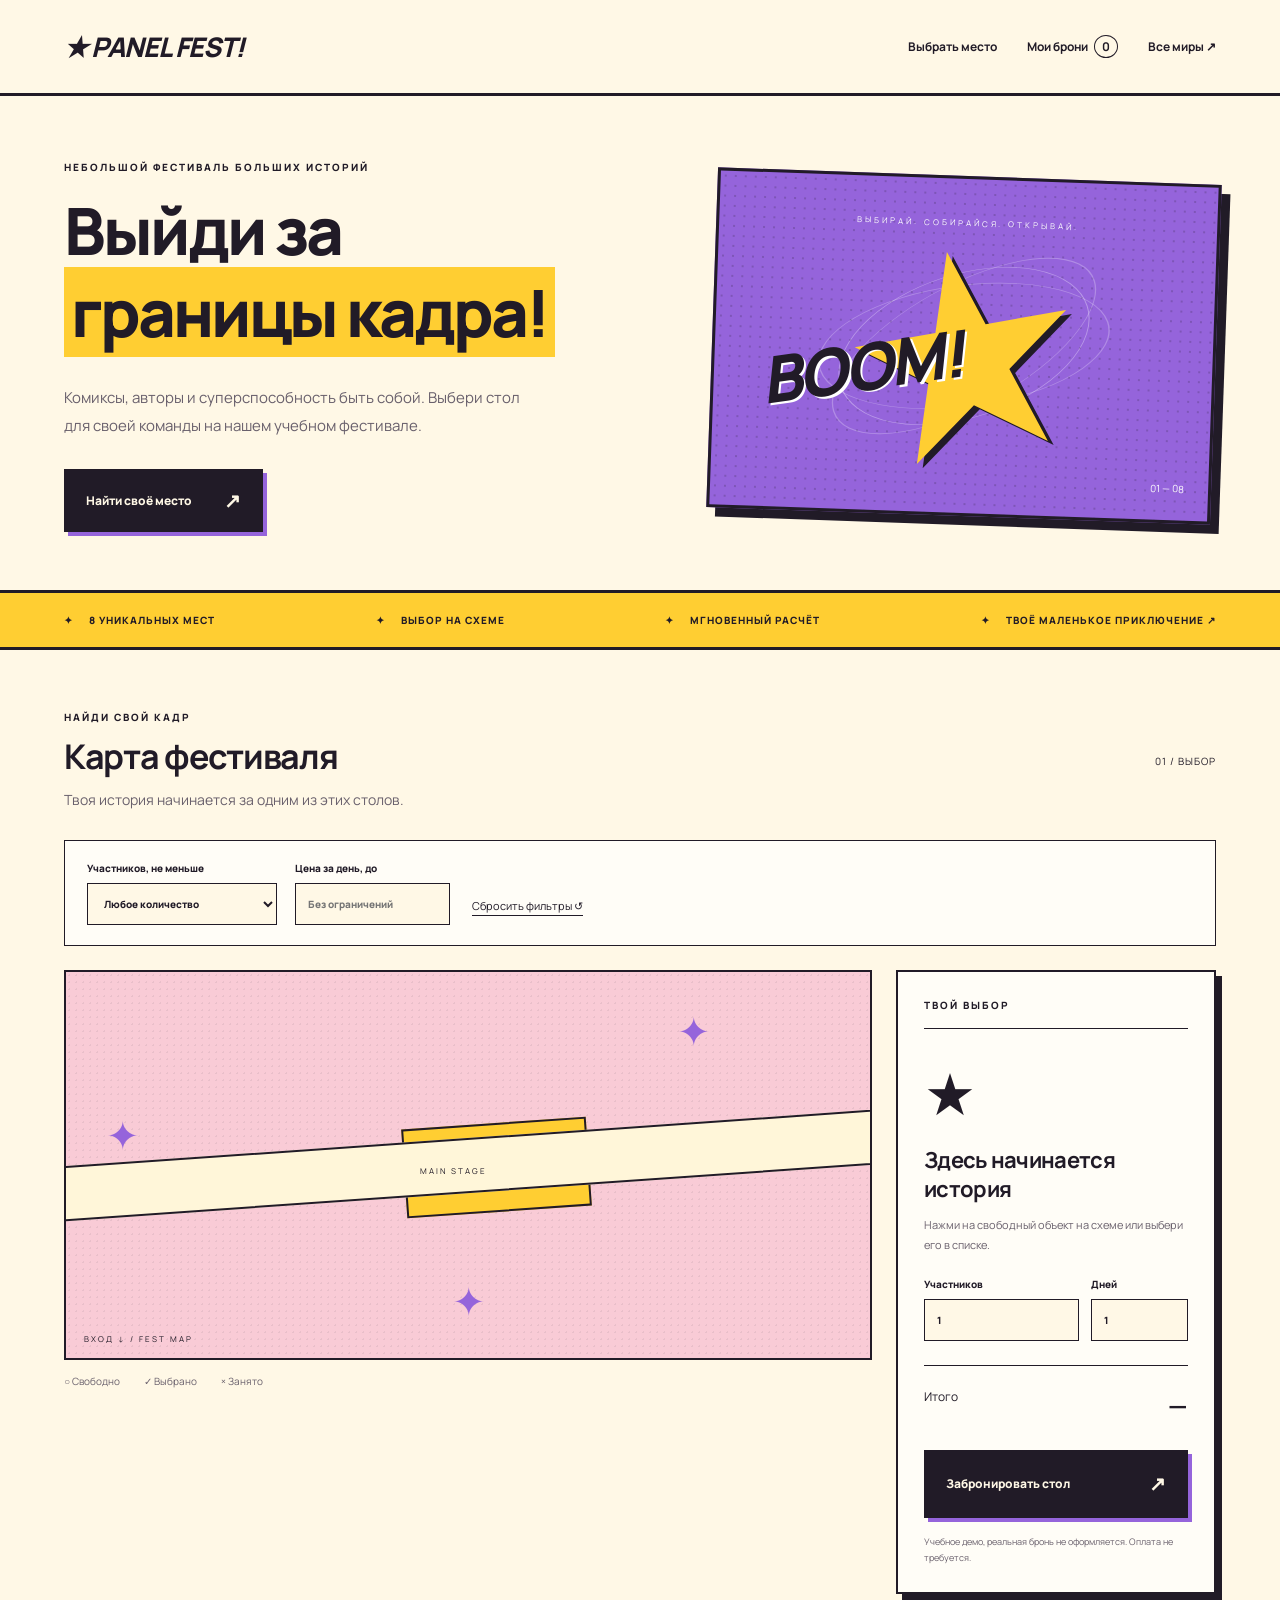
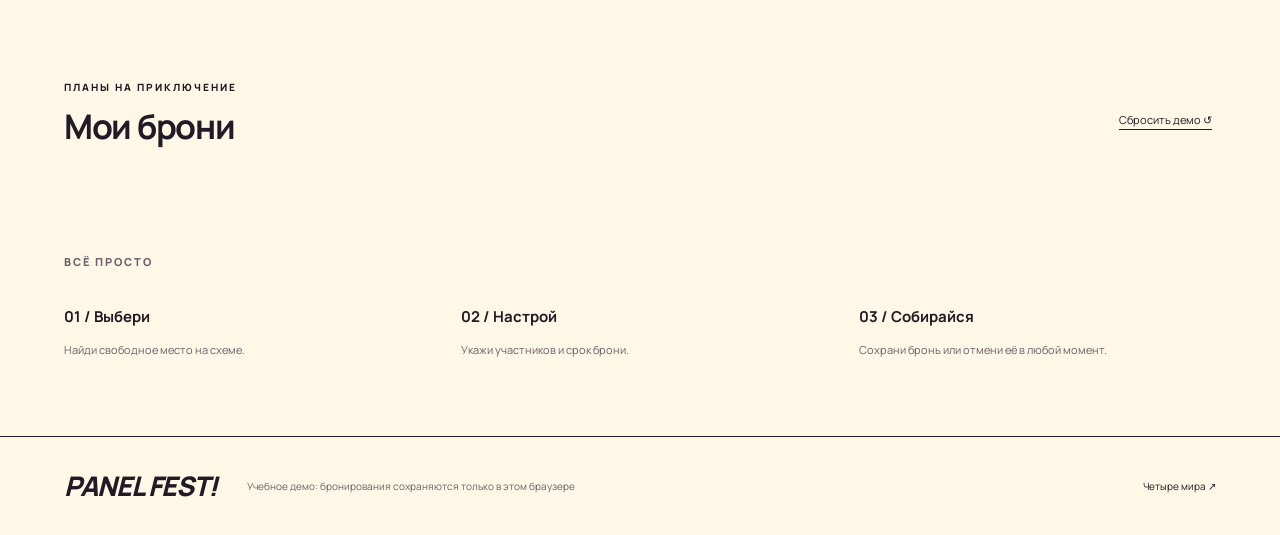
==== comics/index.html @ d1cb014b "Build four themed interactive booking websites for task 4" ====
<!doctype html><html lang="ru"><head><meta charset="UTF-8"><meta name="viewport" content="width=device-width,initial-scale=1"><meta name="description" content="Интерактивная схема и учебное бронирование"><title>PANEL FEST! — учебное бронирование</title><link rel="stylesheet" href="../assets/style.css"></head><body class="comics"><a class="skip" href="#explore">К выбору объектов</a><header><a class="logo" href="./">★ PANEL FEST!</a><nav aria-label="Основная навигация"><a href="#explore">Выбрать место</a><a href="#bookings">Мои брони <span id="count">0</span></a><a href="../">Все миры ↗</a></nav></header><main><section class="hero"><div><p class="eyebrow">НЕБОЛЬШОЙ ФЕСТИВАЛЬ БОЛЬШИХ ИСТОРИЙ</p><h1>Выйди за<br><em>границы кадра!</em></h1><p class="intro">Комиксы, авторы и суперспособность быть собой. Выбери стол для своей команды на нашем учебном фестивале.</p><a class="primary" href="#explore">Найти своё место <span>↗</span></a></div><div class="hero-art" aria-hidden="true"><div class="orbit"></div><div class="art-core">★</div><span class="art-word">BOOM!</span><span class="art-label">ВЫБИРАЙ. СОБИРАЙСЯ. ОТКРЫВАЙ.</span><span class="art-index">01 — 08</span></div></section><div class="ribbon"><span>8 уникальных мест</span><span>Выбор на схеме</span><span>Мгновенный расчёт</span><span>Твоё маленькое приключение ↗</span></div><section id="explore" class="explore"><div class="section-head"><div><p class="eyebrow">НАЙДИ СВОЙ КАДР</p><h2>Карта фестиваля</h2><p>Твоя история начинается за одним из этих столов.</p></div><span class="section-num">01 / ВЫБОР</span></div><form id="filters" class="filters"><label>Участников, не меньше<select id="capacity"><option value="1">Любое количество</option><option value="2">2 участника</option><option value="4">4 участника</option><option value="6">6 участников</option><option value="8">8 участников</option></select></label><label>Цена за день, до<input id="price" type="number" min="0" step="1" placeholder="Без ограничений"></label><button type="reset" class="text-button">Сбросить фильтры ↺</button><span id="results"></span></form><div class="workspace"><div><div class="map" role="group" aria-label="Схема объектов"><div class="landscape" aria-hidden="true"><span class="map-water"></span><span class="map-path"></span><span class="landmark">MAIN STAGE</span><i class="tree t1">✦</i><i class="tree t2">✦</i><i class="tree t3">✦</i></div><div id="markers"></div><span class="map-caption">ВХОД ↓ / FEST MAP</span></div><div class="legend"><span>○ Свободно</span><span>✓ Выбрано</span><span>× Занято</span></div><div id="empty" hidden>Ничего не найдено. Уменьшите число участников или увеличьте бюджет.</div><div id="objects" class="objects"></div></div><aside class="booking-card"><p class="eyebrow">ТВОЙ ВЫБОР</p><div id="detail"><div class="placeholder-icon">★</div><h3>Здесь начинается история</h3><p>Нажми на свободный объект на схеме или выбери его в списке.</p></div><form id="reservation" novalidate><div class="fields"><label>Участников<input id="guests" type="number" min="1" step="1" value="1" aria-describedby="guests-error"><small id="guests-error" class="error"></small></label><label>Дней<input id="duration" type="number" min="1" max="7" step="1" value="1" aria-describedby="duration-error"><small id="duration-error" class="error"></small></label></div><div class="total"><span>Итого</span><strong id="total">—</strong></div><p class="error" id="form-error" role="alert"></p><button class="primary confirm" type="submit">Забронировать стол <span>↗</span></button><p class="fine">Учебное демо, реальная бронь не оформляется. Оплата не требуется.</p></form></aside></div><p id="status" class="status" role="status" aria-live="polite"></p></section><section id="bookings" class="bookings"><div class="section-head"><div><p class="eyebrow">ПЛАНЫ НА ПРИКЛЮЧЕНИЕ</p><h2>Мои брони</h2></div><button id="reset" class="text-button">Сбросить демо ↺</button></div><div id="booking-list"></div><p id="storage-warning" class="error" role="alert"></p></section><section class="how"><p class="eyebrow">ВСЁ ПРОСТО</p><div><p><b>01 / Выбери</b>Найди свободное место на схеме.</p><p><b>02 / Настрой</b>Укажи участников и срок брони.</p><p><b>03 / Собирайся</b>Сохрани бронь или отмени её в любой момент.</p></div></section></main><footer><a class="logo" href="./">PANEL FEST!</a><p>Учебное демо: бронирования сохраняются только в этом браузере</p><a href="../">Четыре мира ↗</a></footer><script type="module" src="../assets/app.js"></script></body></html>
---- assets/style.css ----
@import url('https://fonts.googleapis.com/css2?family=DM+Sans:wght@400;500;600;700&family=Manrope:wght@400;500;600;700;800&family=Prata&display=swap');
*{box-sizing:border-box}html{scroll-behavior:smooth;scroll-padding-top:24px}body{--bg:#f2eee2;--ink:#183d37;--accent:#c5ed76;--card:#fbf9f1;--line:#c9cdbb;--muted:#65736a;--map:#dce3c6;margin:0;background:var(--bg);color:var(--ink);font-family:'Manrope',Arial,sans-serif;font-size:14px}button,input,select{font:inherit}a{color:inherit;text-decoration:none}button,a,input,select{touch-action:manipulation}button{cursor:pointer;color:inherit}button:disabled{cursor:not-allowed}button:focus-visible,a:focus-visible,input:focus-visible,select:focus-visible{outline:3px solid var(--ink);outline-offset:4px}header,main,footer{max-width:1440px;margin:auto}header{padding:28px 5%;display:flex;align-items:center;justify-content:space-between;border-bottom:1px solid var(--line)}.logo{font-size:22px;font-weight:800;letter-spacing:-1px}nav{display:flex;gap:30px;align-items:center;font-size:12px;font-weight:700}#count{border:1px solid var(--line);padding:2px 7px;border-radius:50%;margin-left:4px}.hero{padding:64px 5% 58px;display:grid;grid-template-columns:1.15fr 1fr;gap:6%;align-items:center}.eyebrow{font-size:10px;font-weight:800;letter-spacing:2px;margin:0 0 20px}h1{font-size:clamp(40px,5.1vw,74px);font-weight:800;letter-spacing:-4px;line-height:1.12;margin:0 0 25px}h1 em{font-style:normal;color:var(--ink)}.intro{font-size:15px;line-height:1.9;max-width:480px;color:var(--muted);margin:0 0 28px}.primary{display:flex;justify-content:space-between;align-items:center;gap:32px;background:var(--ink);color:var(--bg);border:0;padding:18px 22px;font-weight:800;font-size:12px;min-height:52px;width:fit-content}.primary span{font-size:20px}.hero-art{height:340px;position:relative;overflow:hidden;background:var(--ink);border-radius:170px 170px 18px 18px;color:var(--accent);display:flex;align-items:center;justify-content:center}.art-core{font-size:190px;line-height:1;z-index:1;text-shadow:16px 10px 0 #ffffff10}.orbit{position:absolute;width:260px;height:260px;border:1px solid #ffffff55;border-radius:50%;transform:rotate(-20deg) scaleY(.55)}.orbit:before,.orbit:after{content:'';position:absolute;inset:25px;border:1px solid #ffffff40;border-radius:50%;transform:rotate(60deg) scaleY(1.5)}.orbit:after{transform:rotate(-60deg) scaleY(1.5)}.art-word{position:absolute;bottom:28px;left:25px;font-size:50px;font-weight:800;letter-spacing:-3px;opacity:.8}.art-label{position:absolute;top:38px;font-size:8px;letter-spacing:3px}.art-index{position:absolute;bottom:25px;right:24px;font-size:10px}.ribbon{background:var(--accent);padding:20px 5%;display:flex;justify-content:space-between;font-size:10px;font-weight:800;text-transform:uppercase;letter-spacing:1px}.ribbon span:before{content:'✦';margin-right:16px}.explore,.bookings,.how{padding:60px 5% 10px}.section-head{display:flex;justify-content:space-between;align-items:center;margin-bottom:28px}.section-head .eyebrow{margin-bottom:12px}h2{font-size:34px;letter-spacing:-1.3px;line-height:1.2;margin:0 0 12px}.section-head p:not(.eyebrow){color:var(--muted);margin:0;line-height:1.7}.section-num{font-size:10px;letter-spacing:1px}.filters{display:flex;align-items:end;gap:18px;margin-bottom:24px;padding:20px 22px;border:1px solid var(--line);background:var(--card)}label{display:flex;flex-direction:column;gap:8px;font-size:10px;font-weight:800}input,select{background:var(--bg);color:var(--ink);border:1px solid var(--line);border-radius:0;height:42px;padding:8px 12px;min-width:0}select{min-width:190px}.text-button{background:none;border:0;padding:12px 4px;font-size:11px;text-decoration:underline;text-underline-offset:5px}.filters #results{margin-left:auto;font-size:10px;padding-bottom:14px}.workspace{display:grid;grid-template-columns:minmax(0,1fr) 320px;gap:24px;align-items:start}.map{position:relative;height:390px;background:var(--map);overflow:hidden;border:1px solid var(--line)}.landscape{position:absolute;inset:0}.map-water{position:absolute;left:42%;top:39%;height:23%;width:23%;background:#96bbb2;border-radius:48% 44% 60% 34%;transform:rotate(-15deg)}.map-path{position:absolute;left:-10%;top:43%;width:120%;height:38px;background:#efeed9;transform:rotate(5deg);border:1px dashed #b4bca4}.landmark{position:absolute;left:44%;top:50%;font-size:8px;letter-spacing:2px;z-index:1}.tree{font-style:normal;color:#80986b;font-size:40px;position:absolute}.t1{left:5%;top:35%}.t2{left:76%;top:8%}.t3{left:48%;top:78%}.map-caption{position:absolute;bottom:14px;left:18px;font-size:8px;letter-spacing:2px}.marker{position:absolute;left:var(--x);top:var(--y);transform:translate(-50%,-50%);background:transparent;border:0;width:78px;min-height:80px;display:flex;flex-wrap:wrap;align-items:center;justify-content:center;gap:1px}.building{width:45px;height:40px;display:grid;place-items:center;background:var(--card);border:1px solid var(--ink);box-shadow:4px 5px 0 #183d3720;font-size:25px;border-radius:8px 8px 1px 1px}.marker b{font-size:10px;margin-left:5px}.marker small{display:block;width:100%;font-size:8px;background:var(--card);padding:4px 1px}.marker.selected .building{background:var(--accent);outline:3px solid var(--ink);outline-offset:3px}.marker.busy .building{background:#bcc5b2;color:#4c5b50;background-image:repeating-linear-gradient(45deg,transparent,transparent 5px,#0000000c 5px,#0000000c 6px)}.marker.busy{opacity:.8}.legend{display:flex;gap:24px;font-size:10px;padding:14px 0 22px;color:var(--muted)}.objects{display:grid;grid-template-columns:1fr 1fr;gap:12px}.object{width:100%;display:flex;text-align:left;background:var(--card);border:1px solid var(--line);padding:16px 12px;gap:10px;align-items:start;min-height:108px}.object-id{font-size:10px;opacity:.5;padding-top:2px}.object-info{flex:1;min-width:0}.object b{font-size:11px;display:block;line-height:1.5}.object small{display:block;font-size:9px;line-height:1.7;color:var(--muted);margin-top:4px}.object .availability{font-size:8px}.object-price{font-size:11px;font-weight:800;white-space:nowrap;padding-top:1px}.object-price small{font-weight:400}.object.selected{border:2px solid var(--ink);background:var(--accent);padding:15px 11px}.object:disabled{opacity:.65;background:transparent}.booking-card{background:var(--card);border:1px solid var(--line);padding:26px;position:sticky;top:20px}.booking-card .eyebrow{padding-bottom:16px;border-bottom:1px solid var(--line)}h3{font-size:22px;letter-spacing:-.7px;line-height:1.3;margin:14px 0 12px}#detail p{color:var(--muted);line-height:1.8;font-size:11px}.placeholder-icon{font-size:58px;margin-top:24px}.detail-number{font-size:22px}.detail-tags{display:flex;gap:8px;flex-wrap:wrap;margin:20px 0}.detail-tags span{border:1px solid var(--line);font-size:9px;padding:6px}#detail .rate{font-size:23px;font-weight:800;color:var(--ink)}.rate small{font-size:10px;font-weight:400}.fields{display:grid;grid-template-columns:1fr 1fr;gap:12px;margin-top:22px}.total{display:flex;justify-content:space-between;padding:22px 0 12px;border-top:1px solid var(--line);margin-top:24px}.total span{font-size:12px}.total strong{font-size:25px}.confirm{width:100%;margin-top:15px;text-align:left;gap:5px;line-height:1.6}.fine{color:var(--muted);font-size:9px;line-height:1.8;margin:16px 0 0}.error{color:#c13b3b;font-size:10px;line-height:1.6;min-height:0}.error:empty{display:none}.status{font-size:12px;line-height:1.8;min-height:22px}.bookings{padding-top:30px}.booking{display:flex;align-items:center;gap:25px;background:var(--card);border:1px solid var(--line);padding:22px;margin-bottom:12px}.booking h3{font-size:19px}.booking p{font-size:11px;color:var(--muted)}.booking strong{margin-left:auto;white-space:nowrap}.booking .eyebrow{font-size:8px}.empty-bookings{border:1px solid var(--line);padding:25px;display:flex;gap:25px;align-items:center}.empty-bookings>span{font-size:36px}.empty-bookings h3{font-size:17px;margin:0 0 8px}.empty-bookings p{color:var(--muted);font-size:11px;margin:0}.empty-bookings a{margin-left:auto;font-size:11px}.how{padding-bottom:65px;padding-top:55px}.how>div{display:grid;grid-template-columns:repeat(3,1fr);gap:40px}.how p{font-size:11px;color:var(--muted);line-height:1.8}.how b{display:block;font-size:15px;color:var(--ink);margin-bottom:10px}footer{border-top:1px solid var(--line);padding:30px 5%;display:flex;align-items:center;gap:30px}footer p{font-size:10px;color:var(--muted);line-height:1.8;max-width:380px}footer>a:last-child{margin-left:auto;font-size:10px}.skip{position:fixed;left:10px;top:-100px;background:var(--accent);padding:15px;z-index:10}.skip:focus{top:10px}#empty{padding:25px;border:1px solid var(--line);line-height:1.8;margin-bottom:15px}
/* GEEK: botanical fantasy club */
.geek h1 em{font-family:'Prata',Georgia,serif;font-weight:400;letter-spacing:-3px}.geek .hero-art:after{content:'✧';position:absolute;font-size:90px;top:32px;right:45px;transform:rotate(20deg)}
/* GAMING: tactical neon arena */
.gaming{--bg:#101216;--ink:#f0f1ee;--card:#1a1d23;--accent:#c5ff48;--line:#343842;--muted:#9ba2b0;--map:#20252d}.gaming h1{text-transform:uppercase;font-style:italic;letter-spacing:-3px}.gaming h1 em{color:var(--accent)}.gaming .hero-art{border-radius:0;background:var(--accent);color:#101216;clip-path:polygon(10% 0,100% 0,100% 85%,90% 100%,0 100%,0 15%);background-image:linear-gradient(90deg,#11111115 1px,transparent 1px),linear-gradient(#11111115 1px,transparent 1px);background-size:28px 28px}.gaming .art-core{transform:rotate(-12deg);font-size:220px}.gaming .art-word{font-size:64px;opacity:1}.gaming .orbit{border-color:#101216}.gaming .ribbon{color:#101216}.gaming .primary{background:var(--accent);color:#101216}.gaming .map{background-image:linear-gradient(90deg,#ffffff08 1px,transparent 1px),linear-gradient(#ffffff08 1px,transparent 1px);background-size:30px 30px}.gaming .map-path{background:#101216;border-color:#556171;height:45px;transform:rotate(0)}.gaming .map-water{background:#15191e;border:2px solid #c5ff4844;border-radius:0;transform:rotate(0);width:22%;top:34%;height:33%}.gaming .tree{color:#c5ff4844}.gaming .building{border-radius:0;background:#303b44;border:1px solid #7a8a99;box-shadow:4px 4px 0 #0008;color:var(--accent);font-size:21px}.gaming .marker.selected .building{color:#101216}.gaming .marker.busy .building{background:#38323a;color:#b299a2}.gaming .object.selected{color:#101216;border-color:var(--accent)}.gaming .object.selected small{color:#29351d}.gaming .marker small{color:#f0f1ee}.gaming .section-num{color:var(--accent)}
/* COMICS: thick ink, paper and halftone */
.comics{--bg:#fff8e6;--ink:#211b27;--card:#fffdf7;--accent:#ffce32;--line:#211b27;--muted:#69606c;--map:#f9cbd6}.comics header{border-bottom:3px solid var(--ink)}.comics .logo{font-size:27px;font-style:italic}.comics h1{font-weight:800;letter-spacing:-3px}.comics h1 em{background:var(--accent);padding:0 7px;box-decoration-break:clone;line-height:1.4}.comics .hero-art{border-radius:0;background:#9564db;border:3px solid var(--ink);box-shadow:9px 9px 0 var(--ink);color:#ffce32;transform:rotate(2deg);background-image:radial-gradient(#211b2733 1.5px,transparent 1.5px);background-size:10px 10px}.comics .art-core{font-size:280px;transform:rotate(-12deg);text-shadow:5px 5px 0 var(--ink)}.comics .art-word{font-style:italic;font-size:64px;bottom:100px;left:45px;color:var(--ink);transform:rotate(-10deg);opacity:1;z-index:2;text-shadow:2px 2px #fff}.comics .art-label,.comics .art-index{color:white}.comics .ribbon{border-top:3px solid var(--ink);border-bottom:3px solid var(--ink)}.comics .primary{box-shadow:4px 4px 0 #9564db}.comics .map{border:2px solid var(--ink);background-image:radial-gradient(#211b2712 1px,transparent 1px);background-size:7px 7px}.comics .map-path{background:#fff6d9;border:2px solid var(--ink);height:55px;transform:rotate(-4deg)}.comics .map-water{border-radius:0;background:var(--accent);border:2px solid var(--ink);transform:rotate(-4deg)}.comics .tree{color:#9564db}.comics .building{border-radius:0;background:var(--accent);border:2px solid var(--ink);box-shadow:3px 3px var(--ink)}.comics .marker.selected .building{background:#9564db;color:#fff}.comics .booking-card,.comics .object{border-width:2px}.comics .object.selected{background:var(--accent);box-shadow:3px 3px var(--ink)}.comics .booking-card{box-shadow:6px 6px 0 var(--ink)}
/* JAPAN: quiet editorial ryokan */
.japan{--bg:#f6f2ea;--ink:#353a31;--card:#fdfbf6;--accent:#e6cab3;--line:#d5d5c7;--muted:#828477;--map:#e3e7d6}.japan h1{font-family:'Prata',Georgia,serif;font-weight:400;letter-spacing:-2px;font-size:clamp(42px,4.7vw,67px);line-height:1.2}.japan h1 em{color:#a54d3d}.japan .hero{padding-top:60px;padding-bottom:65px}.japan .hero-art{border-radius:50% 50% 2px 2px;background:#d8ddce;color:#a54d3d;background-image:repeating-linear-gradient(90deg,transparent,transparent 39px,#353a3112 40px)}.japan .art-core{font-size:150px;position:relative;z-index:1;color:#353a31;background:#efeadc;border:14px solid #a3aa97;width:160px;height:160px;line-height:130px;text-align:center;transform:rotate(-5deg);box-shadow:15px 15px #353a3115}.japan .orbit{width:180px;height:180px;background:#be5944;border:0;transform:none;top:25px;right:38px}.japan .orbit:before,.japan .orbit:after{display:none}.japan .art-word{font-family:serif;font-size:36px;letter-spacing:8px;bottom:22px;left:30px;color:#353a31}.japan .art-label{color:#353a31;top:auto;bottom:78px;font-size:7px;letter-spacing:2px}.japan .primary{background:#a54d3d;color:#fff9ec}.japan .section-head h2,.japan .bookings h2{font-family:'Prata',Georgia,serif;font-size:31px;font-weight:400}.japan .map-water{left:42%;top:32%;height:45%;width:22%;background:#b3c9be;transform:rotate(15deg)}.japan .map-path{background:#eee9db;transform:rotate(-12deg);border-color:#c2c2ab;height:28px}.japan .tree{color:#ae6451;font-size:55px}.japan .building{border-radius:0;background:#f5eddf;border:2px solid #818774;box-shadow:4px 5px 0 #81877444;color:#a54d3d}.japan .marker.selected .building{outline-color:#a54d3d;background:#efd4bf}.japan .ribbon{background:transparent;border-top:1px solid var(--line);border-bottom:1px solid var(--line);font-size:9px}.japan .hero-art .art-index{color:#353a31}.japan .object.selected{border-color:#a54d3d;background:#f0e4d6}
@media(min-width:1500px){body{border-left:1px solid var(--line);border-right:1px solid var(--line);max-width:1440px;margin:auto}}@media(max-width:1000px){h1{letter-spacing:-2px}.hero{gap:4%;padding-top:45px}.hero-art{height:300px}.workspace{grid-template-columns:minmax(0,1fr) 280px;gap:18px}.booking-card{padding:20px}.objects{grid-template-columns:1fr}.map{height:360px}.filters{flex-wrap:wrap}.filters #results{margin-left:0}.section-head{gap:20px}.ribbon{gap:12px;flex-wrap:wrap}.ribbon span:last-child{display:none}.art-word{font-size:40px}.comics .art-word{font-size:49px;left:30px}}
@media(max-width:700px){header{padding:22px 5%;flex-wrap:wrap;gap:18px}.logo{font-size:20px}nav{width:100%;justify-content:space-between;gap:10px;font-size:10px}.hero{grid-template-columns:1fr;padding-top:36px;gap:30px}.hero h1{font-size:46px;letter-spacing:-2px}.hero-art{height:270px;max-width:440px;width:100%;margin:auto}.hero .intro{font-size:13px}.hero .eyebrow{font-size:8px;letter-spacing:1px}.hero .primary{width:100%}.ribbon{padding:17px 5%;font-size:8px;gap:14px}.ribbon span:before{margin-right:5px}.explore,.bookings,.how{padding-left:5%;padding-right:5%;padding-top:38px}.section-num{display:none}h2,.japan .section-head h2{font-size:27px}.section-head p:not(.eyebrow){font-size:12px}.filters{padding:15px;gap:15px}.filters label{width:calc(50% - 8px)}select{min-width:0;width:100%;font-size:10px}.filters input{width:100%}.filters #results{margin-left:auto;padding:12px 0}.workspace{grid-template-columns:1fr;gap:24px}.map{height:350px}.marker{width:66px}.building{width:35px;height:33px;font-size:22px}.marker b{font-size:9px}.marker small{font-size:7px}.objects{grid-template-columns:1fr 1fr;gap:8px}.object{flex-wrap:wrap;padding:12px 9px;gap:6px;min-height:152px}.object b{font-size:10px}.object-id{font-size:8px}.object-info{width:calc(100% - 25px);flex:auto}.object-price{margin-left:18px}.object-price small{display:inline;margin-left:5px}.object.selected{padding:11px 8px}.booking-card{position:static;padding:24px}.legend{font-size:9px;justify-content:space-between;gap:8px}.booking{flex-wrap:wrap;padding:18px;gap:10px}.booking>div{width:100%}.booking strong{margin-left:0;margin-right:auto}.booking .eyebrow{font-size:7px;letter-spacing:1px}.empty-bookings{flex-wrap:wrap;padding:20px;gap:15px}.empty-bookings>span{display:none}.empty-bookings a{margin-left:0}.how>div{grid-template-columns:1fr;gap:0}.how{padding-bottom:35px}footer{flex-wrap:wrap;gap:10px}footer p{width:100%;order:3;margin-top:10px}footer .logo{font-size:17px}footer>a:last-child{font-size:9px}.section-head .text-button{max-width:110px;text-align:right}.japan .hero h1{font-size:44px}.map-caption{font-size:7px}.landmark{font-size:6px}}
@media(prefers-reduced-motion:reduce){html{scroll-behavior:auto}}
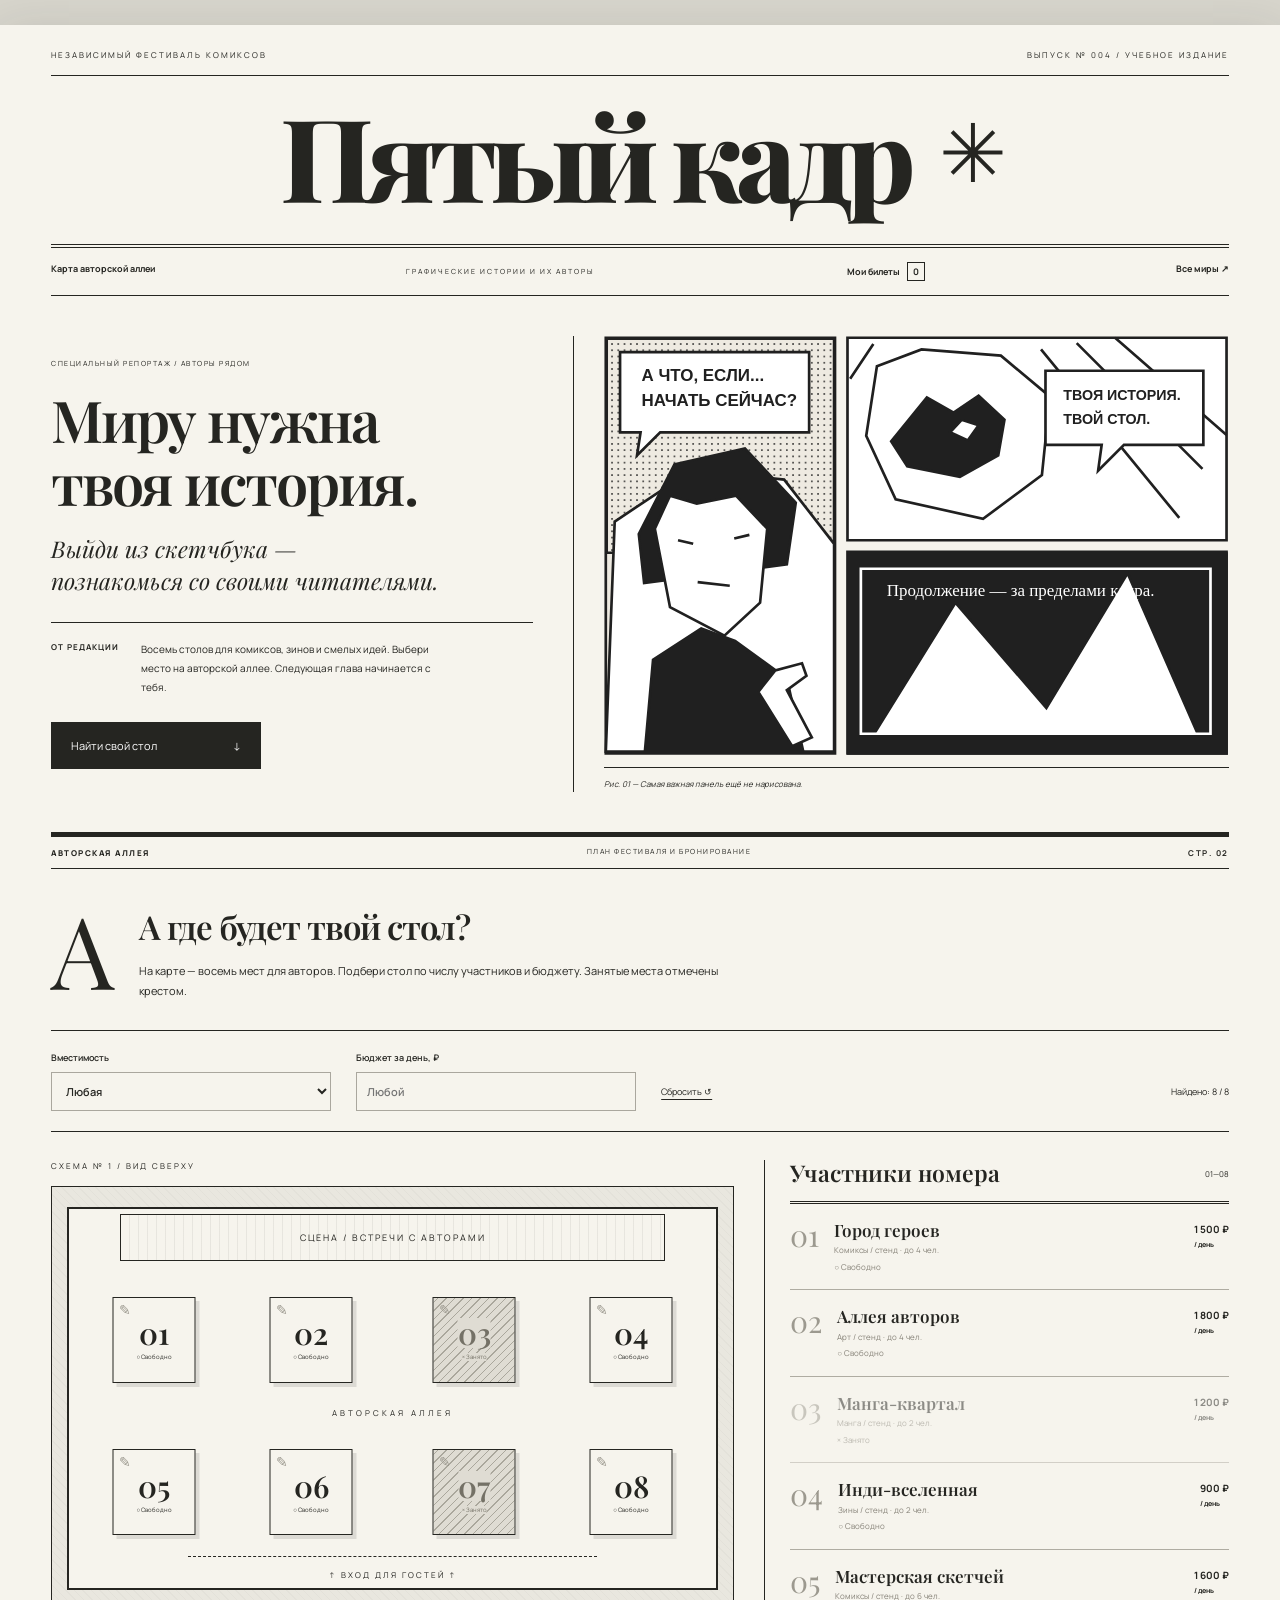
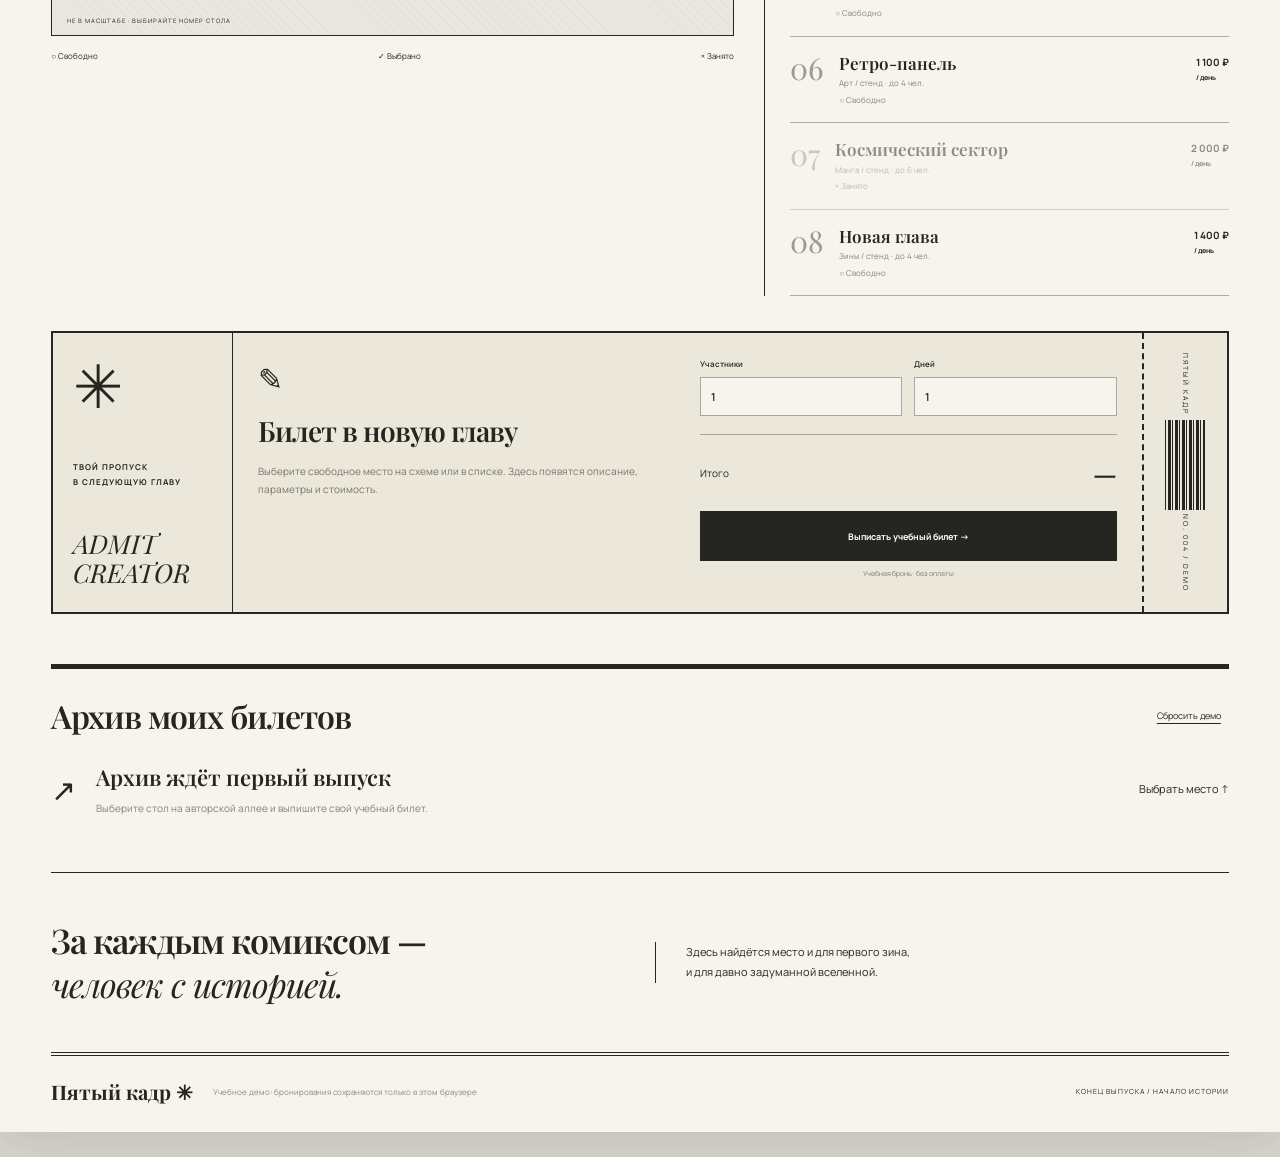
==== commit c35eb1a5: "Redesign all four websites with independent layouts: retro OS, esports, newspaper and ryokan" ====
--- a/comics/index.html
+++ b/comics/index.html
@@ -1 +1 @@
-<!doctype html><html lang="ru"><head><meta charset="UTF-8"><meta name="viewport" content="width=device-width,initial-scale=1"><meta name="description" content="Интерактивная схема и учебное бронирование"><title>PANEL FEST! — учебное бронирование</title><link rel="stylesheet" href="../assets/style.css"></head><body class="comics"><a class="skip" href="#explore">К выбору объектов</a><header><a class="logo" href="./">★ PANEL FEST!</a><nav aria-label="Основная навигация"><a href="#explore">Выбрать место</a><a href="#bookings">Мои брони <span id="count">0</span></a><a href="../">Все миры ↗</a></nav></header><main><section class="hero"><div><p class="eyebrow">НЕБОЛЬШОЙ ФЕСТИВАЛЬ БОЛЬШИХ ИСТОРИЙ</p><h1>Выйди за<br><em>границы кадра!</em></h1><p class="intro">Комиксы, авторы и суперспособность быть собой. Выбери стол для своей команды на нашем учебном фестивале.</p><a class="primary" href="#explore">Найти своё место <span>↗</span></a></div><div class="hero-art" aria-hidden="true"><div class="orbit"></div><div class="art-core">★</div><span class="art-word">BOOM!</span><span class="art-label">ВЫБИРАЙ. СОБИРАЙСЯ. ОТКРЫВАЙ.</span><span class="art-index">01 — 08</span></div></section><div class="ribbon"><span>8 уникальных мест</span><span>Выбор на схеме</span><span>Мгновенный расчёт</span><span>Твоё маленькое приключение ↗</span></div><section id="explore" class="explore"><div class="section-head"><div><p class="eyebrow">НАЙДИ СВОЙ КАДР</p><h2>Карта фестиваля</h2><p>Твоя история начинается за одним из этих столов.</p></div><span class="section-num">01 / ВЫБОР</span></div><form id="filters" class="filters"><label>Участников, не меньше<select id="capacity"><option value="1">Любое количество</option><option value="2">2 участника</option><option value="4">4 участника</option><option value="6">6 участников</option><option value="8">8 участников</option></select></label><label>Цена за день, до<input id="price" type="number" min="0" step="1" placeholder="Без ограничений"></label><button type="reset" class="text-button">Сбросить фильтры ↺</button><span id="results"></span></form><div class="workspace"><div><div class="map" role="group" aria-label="Схема объектов"><div class="landscape" aria-hidden="true"><span class="map-water"></span><span class="map-path"></span><span class="landmark">MAIN STAGE</span><i class="tree t1">✦</i><i class="tree t2">✦</i><i class="tree t3">✦</i></div><div id="markers"></div><span class="map-caption">ВХОД ↓ / FEST MAP</span></div><div class="legend"><span>○ Свободно</span><span>✓ Выбрано</span><span>× Занято</span></div><div id="empty" hidden>Ничего не найдено. Уменьшите число участников или увеличьте бюджет.</div><div id="objects" class="objects"></div></div><aside class="booking-card"><p class="eyebrow">ТВОЙ ВЫБОР</p><div id="detail"><div class="placeholder-icon">★</div><h3>Здесь начинается история</h3><p>Нажми на свободный объект на схеме или выбери его в списке.</p></div><form id="reservation" novalidate><div class="fields"><label>Участников<input id="guests" type="number" min="1" step="1" value="1" aria-describedby="guests-error"><small id="guests-error" class="error"></small></label><label>Дней<input id="duration" type="number" min="1" max="7" step="1" value="1" aria-describedby="duration-error"><small id="duration-error" class="error"></small></label></div><div class="total"><span>Итого</span><strong id="total">—</strong></div><p class="error" id="form-error" role="alert"></p><button class="primary confirm" type="submit">Забронировать стол <span>↗</span></button><p class="fine">Учебное демо, реальная бронь не оформляется. Оплата не требуется.</p></form></aside></div><p id="status" class="status" role="status" aria-live="polite"></p></section><section id="bookings" class="bookings"><div class="section-head"><div><p class="eyebrow">ПЛАНЫ НА ПРИКЛЮЧЕНИЕ</p><h2>Мои брони</h2></div><button id="reset" class="text-button">Сбросить демо ↺</button></div><div id="booking-list"></div><p id="storage-warning" class="error" role="alert"></p></section><section class="how"><p class="eyebrow">ВСЁ ПРОСТО</p><div><p><b>01 / Выбери</b>Найди свободное место на схеме.</p><p><b>02 / Настрой</b>Укажи участников и срок брони.</p><p><b>03 / Собирайся</b>Сохрани бронь или отмени её в любой момент.</p></div></section></main><footer><a class="logo" href="./">PANEL FEST!</a><p>Учебное демо: бронирования сохраняются только в этом браузере</p><a href="../">Четыре мира ↗</a></footer><script type="module" src="../assets/app.js"></script></body></html>+<!doctype html><html lang="ru"><head><meta charset="UTF-8"><meta name="viewport" content="width=device-width,initial-scale=1"><meta name="description" content="Пятый кадр — фестиваль авторских комиксов. Интерактивная схема и учебное бронирование."><title>Пятый кадр — фестиваль авторских комиксов</title><link rel="stylesheet" href="../assets/base.css?v=2"><link rel="stylesheet" href="style.css?v=2"></head><body class="comics"><a class="skip" href="#explore">Перейти к выбору места</a><div class="paper"><header class="paper-header"><div class="edition"><span>НЕЗАВИСИМЫЙ ФЕСТИВАЛЬ КОМИКСОВ</span><span>ВЫПУСК № 004 / УЧЕБНОЕ ИЗДАНИЕ</span></div><a class="masthead" href="./">Пятый кадр<span>✳</span></a><nav><a href="#explore">Карта авторской аллеи</a><span>ГРАФИЧЕСКИЕ ИСТОРИИ И ИХ АВТОРЫ</span><a href="#bookings">Мои билеты <span id="count">0</span></a><a href="../">Все миры ↗</a></nav></header><main><section class="editorial-hero"><div class="editorial-title"><p class="issue">СПЕЦИАЛЬНЫЙ РЕПОРТАЖ / АВТОРЫ РЯДОМ</p><h1>Миру нужна<br>твоя история.</h1><p class="lead">Выйди из скетчбука —<br>познакомься со своими читателями.</p><div class="editor-note"><b>ОТ РЕДАКЦИИ</b><p>Восемь столов для комиксов, зинов и смелых идей. Выбери место на авторской аллее. Следующая глава начинается с тебя.</p></div><a class="ink-button" href="#explore">Найти свой стол <span>↓</span></a></div><figure class="comic-cover"><svg viewBox="0 0 700 470" role="img" aria-label="Авторский комикс: художник открывает новую историю"><defs><pattern id="dots" width="7" height="7" patternUnits="userSpaceOnUse"><circle cx="2" cy="2" r="1" fill="#252525"/></pattern></defs><g stroke="#202020" stroke-width="3"><path fill="#eeeae1" d="M2 2h257v466H2z"/><path fill="#fff" d="M273 2h425v227H273zM273 242h425v226H273z"/><path fill="url(#dots)" d="M3 3h255v240H3z"/><path fill="#fff" d="m12 208 87-58 103 11 56 72v233H2Z"/><path fill="#202020" d="m39 222 40-78 79-18 57 61-10 69-160 21Z"/><path fill="#fff" d="m57 216 17-37 30 9 44-9 35 37-8 83-40 37-61-32Z"/><path fill="none" d="m83 229 17 4m46-6 17-4m-58 53 36 4"/><path fill="#202020" d="m46 464 9-101 54-35 38 14 58 42 18 80Z"/><path fill="#fff" d="m173 399 19-24 30-8 5 14-22 16 28 53-22 10Z"/><path fill="#fff" d="M18 18h212v90H63l-26 26 4-26H18Z"/><path fill="#fff" d="m306 34 50-19 89 7 55 46-9 88-66 49-98-22-33-71Z"/><path fill="#202020" d="m322 118 40-49 30 17 28-19 29 27-7 40-43 24-59-12Z"/><path fill="#fff" d="m388 108 13-14 19 6-12 17Z"/><path fill="none" d="m490 15 155 189M530 8l141 141M573 2l125 109M302 9l-26 39"/><path fill="#fff" d="M495 39h177v83h-89l-29 29 4-29h-63Z"/><path fill="#202020" d="M274 244h424v224H274z"/><path fill="#fff" d="m301 449 93-150 102 118 91-151 80 183Z"/><path fill="none" stroke="#fff" d="M288 261h392v185H288z"/></g><g fill="#202020" font-family="Arial,sans-serif" font-weight="bold"><text x="42" y="51" font-size="19">А ЧТО, ЕСЛИ...</text><text x="42" y="79" font-size="19">НАЧАТЬ СЕЙЧАС?</text><text x="515" y="72" font-size="16">ТВОЯ ИСТОРИЯ.</text><text x="515" y="99" font-size="16">ТВОЙ СТОЛ.</text></g><text x="317" y="291" fill="#fff" font-family="Georgia,serif" font-size="19">Продолжение — за пределами кадра.</text></svg><figcaption>Рис. 01 — Самая важная панель ещё не нарисована.</figcaption></figure></section><div class="paper-rule"><span>АВТОРСКАЯ АЛЛЕЯ</span><span>ПЛАН ФЕСТИВАЛЯ И БРОНИРОВАНИЕ</span><b>СТР. 02</b></div><section id="explore" class="festival"><div class="festival-intro"><span class="dropcap">А</span><div><h2>А где будет твой стол?</h2><p>На карте — восемь мест для авторов. Подбери стол по числу участников и бюджету. Занятые места отмечены крестом.</p></div></div><form id="filters"><label>Вместимость<select id="capacity"><option value="1">Любая</option><option value="2">От 2 человек</option><option value="4">От 4 человек</option><option value="6">От 6 человек</option><option value="8">От 8 человек</option></select></label><label>Бюджет за день, ₽<input id="price" type="number" min="0" step="1" placeholder="Любой"></label><button type="reset" class="text-button">Сбросить ↺</button><output id="results"></output></form><div class="festival-grid"><div class="festival-map"><p class="diagram-label">СХЕМА № 1 / ВИД СВЕРХУ</p><div class="map" role="group" aria-label="Интерактивная схема объектов"><div class="landscape" aria-hidden="true"><span class="stage">СЦЕНА / ВСТРЕЧИ С АВТОРАМИ</span><span class="paper-aisle">АВТОРСКАЯ АЛЛЕЯ</span><span class="entrance">↑ ВХОД ДЛЯ ГОСТЕЙ ↑</span></div><div id="markers"></div><span class="map-caption">НЕ В МАСШТАБЕ · ВЫБИРАЙТЕ НОМЕР СТОЛА</span></div><div class="legend"><span>○ Свободно</span><span>✓ Выбрано</span><span>× Занято</span></div><p id="empty" hidden>Мест по этим условиям нет. Измените вместимость или бюджет.</p></div><aside class="index-column"><div class="index-title"><h3>Участники номера</h3><span>01—08</span></div><div id="objects"></div></aside></div><section class="ticket-form"><div class="ticket-heading"><span>✳</span><p>ТВОЙ ПРОПУСК<br>В СЛЕДУЮЩУЮ ГЛАВУ</p><b>ADMIT<br>CREATOR</b></div><div class="ticket-body"><div id="detail"></div><form id="reservation" novalidate><div class="fields"><label>Участники<input id="guests" type="number" min="1" step="1" value="1" aria-describedby="guests-error"><small id="guests-error" class="error"></small></label><label>Дней<input id="duration" type="number" min="1" max="7" step="1" value="1" aria-describedby="duration-error"><small id="duration-error" class="error"></small></label></div><div class="total"><span>Итого</span><strong id="total">—</strong></div><p id="form-error" class="error" role="alert"></p><button class="confirm" type="submit">Выписать учебный билет →</button><p class="fine">Учебная бронь · без оплаты</p></form></div><div class="ticket-stub"><span>ПЯТЫЙ КАДР</span><div class="barcode" aria-hidden="true"></div><span>NO. 004 / DEMO</span></div></section><p id="status" class="status" role="status" aria-live="polite"></p></section><section id="bookings"><div class="bookings-heading"><h2>Архив моих билетов</h2><button id="reset" class="text-button">Сбросить демо</button></div><div id="booking-list"></div><p id="storage-warning" class="error" role="alert"></p></section><section class="colophon"><h2>За каждым комиксом —<br><i>человек с историей.</i></h2><p>Здесь найдётся место и для первого зина,<br>и для давно задуманной вселенной.</p></section></main><footer class="paper-footer"><b>Пятый кадр ✳</b><p class="demo-note">Учебное демо: бронирования сохраняются только в этом браузере</p><span>КОНЕЦ ВЫПУСКА / НАЧАЛО ИСТОРИИ</span></footer></div><script type="module" src="../assets/app.js?v=2"></script></body></html>
--- a/assets/base.css
+++ b/assets/base.css
@@ -0,0 +1,2 @@
+@import url('https://fonts.googleapis.com/css2?family=IBM+Plex+Mono:wght@400;500;600&family=Manrope:wght@400;500;600;700;800&family=Oswald:wght@400;500;600;700&family=Playfair+Display:ital,wght@0,400;0,600;0,700;0,800;1,400;1,600&display=swap');
+*{box-sizing:border-box}html{scroll-behavior:smooth;scroll-padding-top:25px}body{margin:0;font-family:Manrope,Arial,sans-serif}a{color:inherit;text-decoration:none}button,input,select{font:inherit;color:inherit}button{cursor:pointer}button:disabled{cursor:not-allowed}a,button,input,select{touch-action:manipulation}input,select{min-width:0;width:100%;height:43px;padding:10px;border:1px solid var(--line);background:var(--field,#fff);border-radius:0}button:focus-visible,a:focus-visible,input:focus-visible,select:focus-visible{outline:3px solid var(--focus,#2866d1);outline-offset:4px}label{display:flex;flex-direction:column;gap:8px;font-size:11px;font-weight:600}#filters{display:flex;gap:16px;align-items:end}#filters label{flex:1}#filters output{font-size:10px;white-space:nowrap}.text-button{border:0;background:transparent;font-size:11px;text-decoration:underline;text-underline-offset:4px;min-height:40px;padding:8px}.map{position:relative;overflow:hidden}.landscape{position:absolute;inset:0;pointer-events:none}.landscape>svg{width:100%;height:100%}.map-caption{position:absolute;bottom:10px;left:15px;font-size:8px;letter-spacing:1px;pointer-events:none}.marker{position:absolute;left:var(--x);top:var(--y);transform:translate(-50%,-50%);display:flex;flex-direction:column;align-items:center;justify-content:center;padding:0;border:0;background:transparent;width:80px;min-height:78px}.marker small{font-size:8px;white-space:nowrap}.legend{display:flex;gap:20px;font-size:10px;padding:14px 0}.building{display:block}.object{width:100%;display:flex;align-items:center;text-align:left}.object-id,.object-price{flex-shrink:0}.object-info{flex:1;min-width:0}.object-info b{display:block;font-size:12px}.object-info small,.object-price small{display:block;font-size:9px;line-height:1.7;margin-top:3px}.object-price{font-size:12px;font-weight:700}.object:disabled{opacity:.5}.fields{display:grid;grid-template-columns:1fr 1fr;gap:12px}.total{display:flex;justify-content:space-between;align-items:center}.total span{font-size:12px}.total strong{font-size:25px;white-space:nowrap}.confirm{width:100%;border:0;padding:17px;font-weight:700;font-size:12px;min-height:50px}.fine{font-size:9px;line-height:1.7;text-align:center}.error{font-size:11px;color:var(--error,#b02b38);line-height:1.6}.error:empty{display:none}.status{font-size:12px;line-height:1.8;min-height:20px}.status:empty{min-height:0;margin:0}.bookings-heading{display:flex;align-items:center;justify-content:space-between;gap:20px}.booking{display:flex;align-items:center;gap:20px;padding:22px 0;border-bottom:1px solid var(--line)}.booking>div{flex:1}.booking h3{font-size:18px;margin:9px 0}.booking p{font-size:11px;line-height:1.7;margin:0}.booking .eyebrow{font-size:8px;letter-spacing:1px}.booking strong{white-space:nowrap}.empty-bookings{display:flex;align-items:center;gap:20px;padding:25px 0}.empty-bookings>span{font-size:30px}.empty-bookings>div{flex:1}.empty-bookings h3{font-size:16px;margin:0 0 8px}.empty-bookings p,.empty-bookings a{font-size:11px;line-height:1.7}.empty-bookings p{margin:0}.detail-tags{display:flex;gap:7px;flex-wrap:wrap}.detail-tags span{font-size:9px;padding:6px 8px;border:1px solid var(--line)}#detail h3{font-size:24px;margin:14px 0;line-height:1.25}#detail p{font-size:12px;line-height:1.8}#detail .rate{font-size:24px;font-weight:700}#detail .rate small{font-size:11px;font-weight:400}.detail-number{font-size:15px}.placeholder-icon{font-size:40px}.demo-note{font-size:9px;line-height:1.9}.skip{position:fixed;left:10px;top:-100px;background:#fff;color:#111;padding:15px;z-index:100}.skip:focus{top:10px}#empty{padding:18px;font-size:12px;line-height:1.8;border:1px dashed var(--line)}[hidden]{display:none!important}@media(max-width:650px){.booking{flex-wrap:wrap;gap:10px}.booking>div{flex-basis:100%}.booking strong{margin-right:auto}.empty-bookings{flex-wrap:wrap}.empty-bookings>span{display:none}.empty-bookings>div{flex-basis:100%}.bookings-heading{gap:12px}.bookings-heading h2{font-size:24px}.legend{font-size:9px;gap:16px}.marker{width:65px;min-height:70px}.marker small{font-size:7px}.map-caption{font-size:7px}#detail h3{font-size:23px}}@media(prefers-reduced-motion:reduce){html{scroll-behavior:auto}*{animation:none!important;transition:none!important}}
--- a/comics/style.css
+++ b/comics/style.css
@@ -0,0 +1 @@
+:root{--line:#272622;--field:#f6f4ed;--focus:#265be4}.comics{background:#d7d5cc;color:#252521;font-size:13px}.paper{max-width:1440px;margin:25px auto;background:#f6f4ed;padding:0 4%;box-shadow:0 8px 45px #2222}.edition{display:flex;justify-content:space-between;font-size:8px;letter-spacing:2px;padding:24px 0 15px;border-bottom:1px solid #252521}.masthead{display:flex;justify-content:center;align-items:center;gap:30px;font-family:'Playfair Display',Georgia,serif;font-size:clamp(60px,9vw,125px);letter-spacing:-7px;font-weight:800;line-height:1.2;padding:10px 0 20px;white-space:nowrap}.masthead span{font-family:serif;font-size:.7em;font-weight:400}.paper-header nav{display:flex;justify-content:space-between;gap:20px;border-top:4px double #252521;border-bottom:1px solid #252521;padding:14px 0;font-size:9px;font-weight:700}.paper-header nav>span{font-size:7px;font-weight:400;letter-spacing:2px;align-self:center}.paper-header #count{border:1px solid #252521;display:inline-block;min-width:18px;padding:2px 4px;text-align:center;margin-left:5px}.editorial-hero{padding:40px 0;display:grid;grid-template-columns:.92fr 1.25fr;gap:40px;align-items:center}.issue{font-size:7px;letter-spacing:1.5px;margin:0 0 20px}.editorial-title h1{font-family:'Playfair Display',Georgia,serif;font-size:clamp(40px,4.5vw,64px);font-weight:600;letter-spacing:-2px;line-height:1.1;margin:0 0 18px}.lead{font-family:'Playfair Display',Georgia,serif;font-size:23px;font-style:italic;line-height:1.4;margin:0 0 25px}.editor-note{display:grid;grid-template-columns:75px 1fr;gap:15px;padding-top:17px;border-top:1px solid #252521}.editor-note b{font-size:8px;letter-spacing:1px;line-height:1.8}.editor-note p{font-size:10px;line-height:1.9;margin:0;max-width:300px}.ink-button{display:flex;gap:25px;justify-content:space-between;background:#252521;color:#fff;padding:16px 20px;margin-top:25px;font-size:11px;width:fit-content;min-width:210px}.comic-cover{margin:0;align-self:stretch;display:flex;flex-direction:column;justify-content:center;border-left:1px solid #252521;padding-left:30px}.comic-cover svg{display:block;width:100%;height:auto}.comic-cover figcaption{font-size:8px;line-height:1.8;border-top:1px solid #252521;padding-top:9px;margin-top:12px;font-style:italic}.paper-rule{display:flex;gap:20px;justify-content:space-between;border-top:5px solid #252521;border-bottom:1px solid #252521;padding:10px 0;font-size:8px;letter-spacing:1.5px}.paper-rule span:first-child{font-weight:800}.paper-rule span:nth-child(2){font-size:7px}.festival{padding:35px 0}.festival-intro{display:flex;gap:25px;max-width:800px;margin-bottom:30px}.dropcap{font-family:'Playfair Display',Georgia,serif;font-size:100px;line-height:.9;font-weight:400}.festival-intro h2{font-family:'Playfair Display',Georgia,serif;font-size:33px;font-weight:600;letter-spacing:-1px;margin:0 0 13px}.festival-intro p{font-size:11px;line-height:1.8;margin:0;max-width:600px}#filters{padding:20px 0;border-top:1px solid #252521;border-bottom:1px solid #252521;margin-bottom:28px;gap:25px}#filters label{font-size:9px;max-width:280px}input,select{background:transparent;border-color:#aaa79e;font-size:11px;height:39px}#filters .text-button{font-size:9px;padding:10px 0}#filters output{margin-left:auto;font-size:9px;padding-bottom:13px}.festival-grid{display:grid;grid-template-columns:1.25fr .85fr;gap:30px}.diagram-label{font-size:8px;letter-spacing:2px;margin:0 0 15px}.map{height:450px;border:1px solid #252521;background:#e9e7df;background-image:repeating-linear-gradient(45deg,transparent,transparent 5px,#25252107 5px,#25252107 6px)}.landscape:before{content:'';position:absolute;inset:20px 15px 45px;background:#f6f4ed;border:2px solid #252521}.stage{position:absolute;top:27px;left:10%;width:80%;text-align:center;font-size:9px;letter-spacing:2px;border:1px solid #252521;padding:16px 3px;background:repeating-linear-gradient(90deg,transparent,transparent 8px,#25252112 8px,#25252112 9px)}.paper-aisle{position:absolute;top:49%;left:10%;width:80%;font-size:8px;letter-spacing:3px;text-align:center}.entrance{position:absolute;bottom:55px;left:20%;width:60%;font-size:8px;letter-spacing:2px;text-align:center;border-top:1px dashed #252521;padding-top:12px}.map-caption{font-size:6px;letter-spacing:1px}.marker{width:83px;min-height:86px;gap:5px;border:1.5px solid #252521;background:#f6f4ed;box-shadow:4px 4px 0 #2525211f}.building{font-family:'Playfair Display',Georgia,serif;position:absolute;left:5px;top:2px;font-size:14px;color:#98958b}.marker b{font-family:'Playfair Display',Georgia,serif;font-size:30px;font-weight:600;line-height:1}.marker small{font-size:6px}.marker.selected{background:#252521;color:#fff;box-shadow:5px 5px 0 #9c998f}.marker.selected .building{color:#c9c6ba}.marker.busy{background:repeating-linear-gradient(-45deg,#dfdcd3,#dfdcd3 5px,#aaa79c 5px,#aaa79c 6px);color:#747166}.marker.busy b{background:#dfdcd3}.marker.busy small{background:#dfdcd3}.legend{font-size:8px;justify-content:space-between}.index-column{border-left:1px solid #252521;padding-left:25px}.index-title{display:flex;justify-content:space-between;align-items:center;border-bottom:3px double #252521;padding-bottom:15px;gap:15px}.index-title h3{font-family:'Playfair Display',Georgia,serif;font-size:23px;margin:0;font-weight:600;line-height:1.1}.index-title>span{font-size:8px;white-space:nowrap}.object{padding:16px 0;background:transparent;border:0;border-bottom:1px solid #afaca2;gap:15px;align-items:start}.object-id{font-family:'Playfair Display',Georgia,serif;font-size:30px;font-weight:400;line-height:1;color:#9c998f}.object-info b{font-family:'Playfair Display',Georgia,serif;font-size:17px;font-weight:600;line-height:1.2}.object-info small{font-size:8px;color:#858177;line-height:1.7}.object-price{font-size:10px;padding-top:2px}.object-price small{font-size:7px}.object.selected .object-info b{box-shadow:0 2px 0 #252521}.object.selected .object-id{color:#252521}.ticket-form{display:grid;grid-template-columns:180px minmax(0,1fr) 85px;border:2px solid #252521;margin:35px 0 15px;background:#ebe7db;position:relative}.ticket-heading{padding:25px 20px;border-right:1px solid #252521;display:flex;flex-direction:column;align-items:start;justify-content:space-between}.ticket-heading>span{font-family:serif;font-size:60px;line-height:1}.ticket-heading p{font-size:8px;font-weight:700;line-height:1.9;letter-spacing:1px}.ticket-heading b{font-family:'Playfair Display',Georgia,serif;font-size:26px;line-height:1.1;font-style:italic;font-weight:400}.ticket-body{padding:25px;display:grid;grid-template-columns:1fr 1fr;gap:25px}.ticket-stub{border-left:2px dashed #252521;display:flex;align-items:center;justify-content:space-between;flex-direction:column;padding:20px 10px}.ticket-stub>span{font-size:7px;writing-mode:vertical-rl;letter-spacing:2px}.barcode{height:90px;width:40px;background:repeating-linear-gradient(90deg,#252521,#252521 1px,transparent 1px,transparent 3px,#252521 3px,#252521 6px,transparent 6px,transparent 7px)}#detail .detail-number{font-size:10px}#detail h3{font-family:'Playfair Display',Georgia,serif;font-size:28px;font-weight:600;letter-spacing:-1px}#detail p{font-size:10px;color:#787468}#detail .rate{font-family:'Playfair Display',Georgia,serif;font-weight:400;font-size:23px;color:#252521;margin-bottom:0}#detail .rate small{font-family:Manrope,sans-serif;font-size:9px}.detail-tags span{font-size:7px;border-color:#a5a093;padding:5px}.placeholder-icon{font-size:30px}.ticket-body #reservation{align-self:center}.fields label{font-size:8px}.fields input{background:#f6f4ed}.total{padding:20px 0;margin-top:18px;border-top:1px solid #aaa495}.total strong{font-family:'Playfair Display',Georgia,serif;font-size:27px;font-weight:600}.total span{font-size:10px}.confirm{background:#252521;color:#fff;font-size:9px}.fine{font-size:7px;color:#807b6d}.status{font-style:italic;border-left:2px solid #252521;padding-left:20px;font-size:11px}#bookings{border-top:5px solid #252521;border-bottom:1px solid #252521;padding:25px 0 30px}.bookings-heading h2{font-family:'Playfair Display',Georgia,serif;font-size:32px;letter-spacing:-1px;font-weight:600;margin:0}.bookings-heading .text-button{font-size:9px}.booking h3{font-family:'Playfair Display',Georgia,serif;font-size:23px;font-weight:600}.booking strong{font-family:'Playfair Display',Georgia,serif;font-size:25px;font-weight:400}.booking .eyebrow{color:#8c8779}.empty-bookings h3{font-family:'Playfair Display',Georgia,serif;font-size:22px;font-weight:600}.empty-bookings p{font-size:10px;color:#878174}.colophon{padding:45px 0;display:grid;grid-template-columns:1fr 1fr;gap:30px;align-items:center}.colophon h2{font-family:'Playfair Display',Georgia,serif;font-size:34px;line-height:1.3;letter-spacing:-1px;font-weight:600;margin:0}.colophon h2 i{font-weight:400}.colophon p{font-size:11px;line-height:1.9;border-left:1px solid #252521;padding-left:30px}.paper-footer{display:flex;gap:20px;align-items:center;border-top:4px double #252521;padding:20px 0 25px}.paper-footer>b{font-family:'Playfair Display',Georgia,serif;font-size:20px}.paper-footer p{max-width:350px;color:#8d887b;font-size:8px}.paper-footer>span{margin-left:auto;font-size:7px;letter-spacing:1px}@media(max-width:1100px){.paper{margin:0;padding:0 4%}.editorial-hero{gap:25px;grid-template-columns:1fr 1.1fr}.editorial-title h1{font-size:48px}.lead{font-size:19px}.comic-cover{padding-left:20px}.editor-note{grid-template-columns:1fr;gap:8px}.editor-note p{font-size:9px}.festival-grid{gap:20px;grid-template-columns:1.1fr 1fr}.index-column{padding-left:20px}.index-title h3{font-size:20px}.object{gap:10px}.object-info b{font-size:15px}.object-info small{font-size:7px}.object-price{font-size:9px}.map{height:490px}.marker{width:68px;min-height:88px}.marker small{font-size:5px}.ticket-form{grid-template-columns:130px minmax(0,1fr) 65px}.ticket-heading{padding:20px 15px}.ticket-heading b{font-size:23px}.ticket-body{gap:20px;padding:20px;grid-template-columns:1fr 1fr}.ticket-body #detail h3{font-size:23px}.paper-footer>span{font-size:6px}}@media(max-width:700px){.edition{font-size:5px;letter-spacing:1px;padding-top:18px;gap:10px}.masthead{font-size:57px;letter-spacing:-3px;gap:12px;padding:15px 0}.paper-header nav{flex-wrap:wrap;gap:12px;font-size:8px;align-items:center;justify-content:space-between;padding:10px 0}.paper-header nav>span{display:none}.editorial-hero{display:flex;flex-direction:column;align-items:stretch;padding:30px 0;gap:25px}.issue{font-size:6px}.editorial-title h1{font-size:52px;letter-spacing:-2px}.lead{font-size:22px}.editor-note{grid-template-columns:75px 1fr;gap:15px}.editor-note b{font-size:7px}.editor-note p{font-size:9px;max-width:none}.ink-button{font-size:10px;min-width:200px}.comic-cover{padding:0;border-left:0;border-top:1px solid #252521;padding-top:20px}.comic-cover figcaption{font-size:7px}.paper-rule{font-size:6px;letter-spacing:1px;gap:10px}.paper-rule span:nth-child(2){display:none}.festival{padding-top:28px}.festival-intro{gap:15px}.dropcap{font-size:77px}.festival-intro h2{font-size:26px}.festival-intro p{font-size:9px}#filters{flex-wrap:wrap;gap:12px;padding:17px 0}#filters label{flex-basis:calc(50% - 6px);font-size:8px;max-width:none}#filters output{font-size:8px;padding:0 0 12px}#filters .text-button{font-size:8px}.festival-grid{grid-template-columns:1fr;gap:20px}.map{height:390px}.marker{width:64px;min-height:80px}.marker b{font-size:27px}.marker small{font-size:6px}.stage{font-size:6px;letter-spacing:1px;padding:14px 3px}.paper-aisle{font-size:7px;letter-spacing:2px}.entrance{font-size:7px;bottom:48px}.legend{font-size:8px}.index-column{border-left:0;padding-left:0}.index-title{padding-bottom:13px}.index-title h3{font-size:24px}.object{padding:14px 3px;gap:16px}.object-info b{font-size:20px}.object-info small{font-size:8px}.object-price{font-size:11px}.object-price small{font-size:8px}.object-id{font-size:30px}.ticket-form{grid-template-columns:1fr 48px;margin-top:25px}.ticket-heading{grid-column:1/-1;flex-direction:row;align-items:center;border-right:0;border-bottom:1px solid #252521;gap:15px;padding:12px 15px}.ticket-heading>span{font-size:40px}.ticket-heading p{font-size:7px;letter-spacing:1px;margin:0;flex:1}.ticket-heading b{font-size:18px}.ticket-body{display:block;padding:20px 16px}.ticket-body #detail{padding-bottom:22px}.ticket-body #detail h3{font-size:29px}.ticket-body #detail p{font-size:11px}.ticket-body .fields{gap:10px}.ticket-body .fields label{font-size:9px}.ticket-stub{padding:15px 7px}.ticket-stub>span{font-size:6px}.barcode{width:24px;height:75px}.confirm{font-size:10px}.fine{font-size:8px}#bookings{padding-top:22px}.bookings-heading h2{font-size:25px}.bookings-heading .text-button{font-size:8px}.booking h3{font-size:22px}.booking .eyebrow{font-size:7px}.colophon{grid-template-columns:1fr;gap:10px;padding:30px 0}.colophon h2{font-size:29px}.colophon p{border:0;padding:0;font-size:10px}.paper-footer{flex-wrap:wrap;gap:10px}.paper-footer>b{font-size:22px}.paper-footer>span{font-size:5px;margin-left:auto}.paper-footer p{order:3;width:100%;max-width:none;margin:0;font-size:8px}.empty-bookings h3{font-size:21px}}@media(max-width:360px){.masthead{font-size:49px}.editorial-title h1{font-size:45px}.marker{width:55px}.marker small{font-size:5px}}
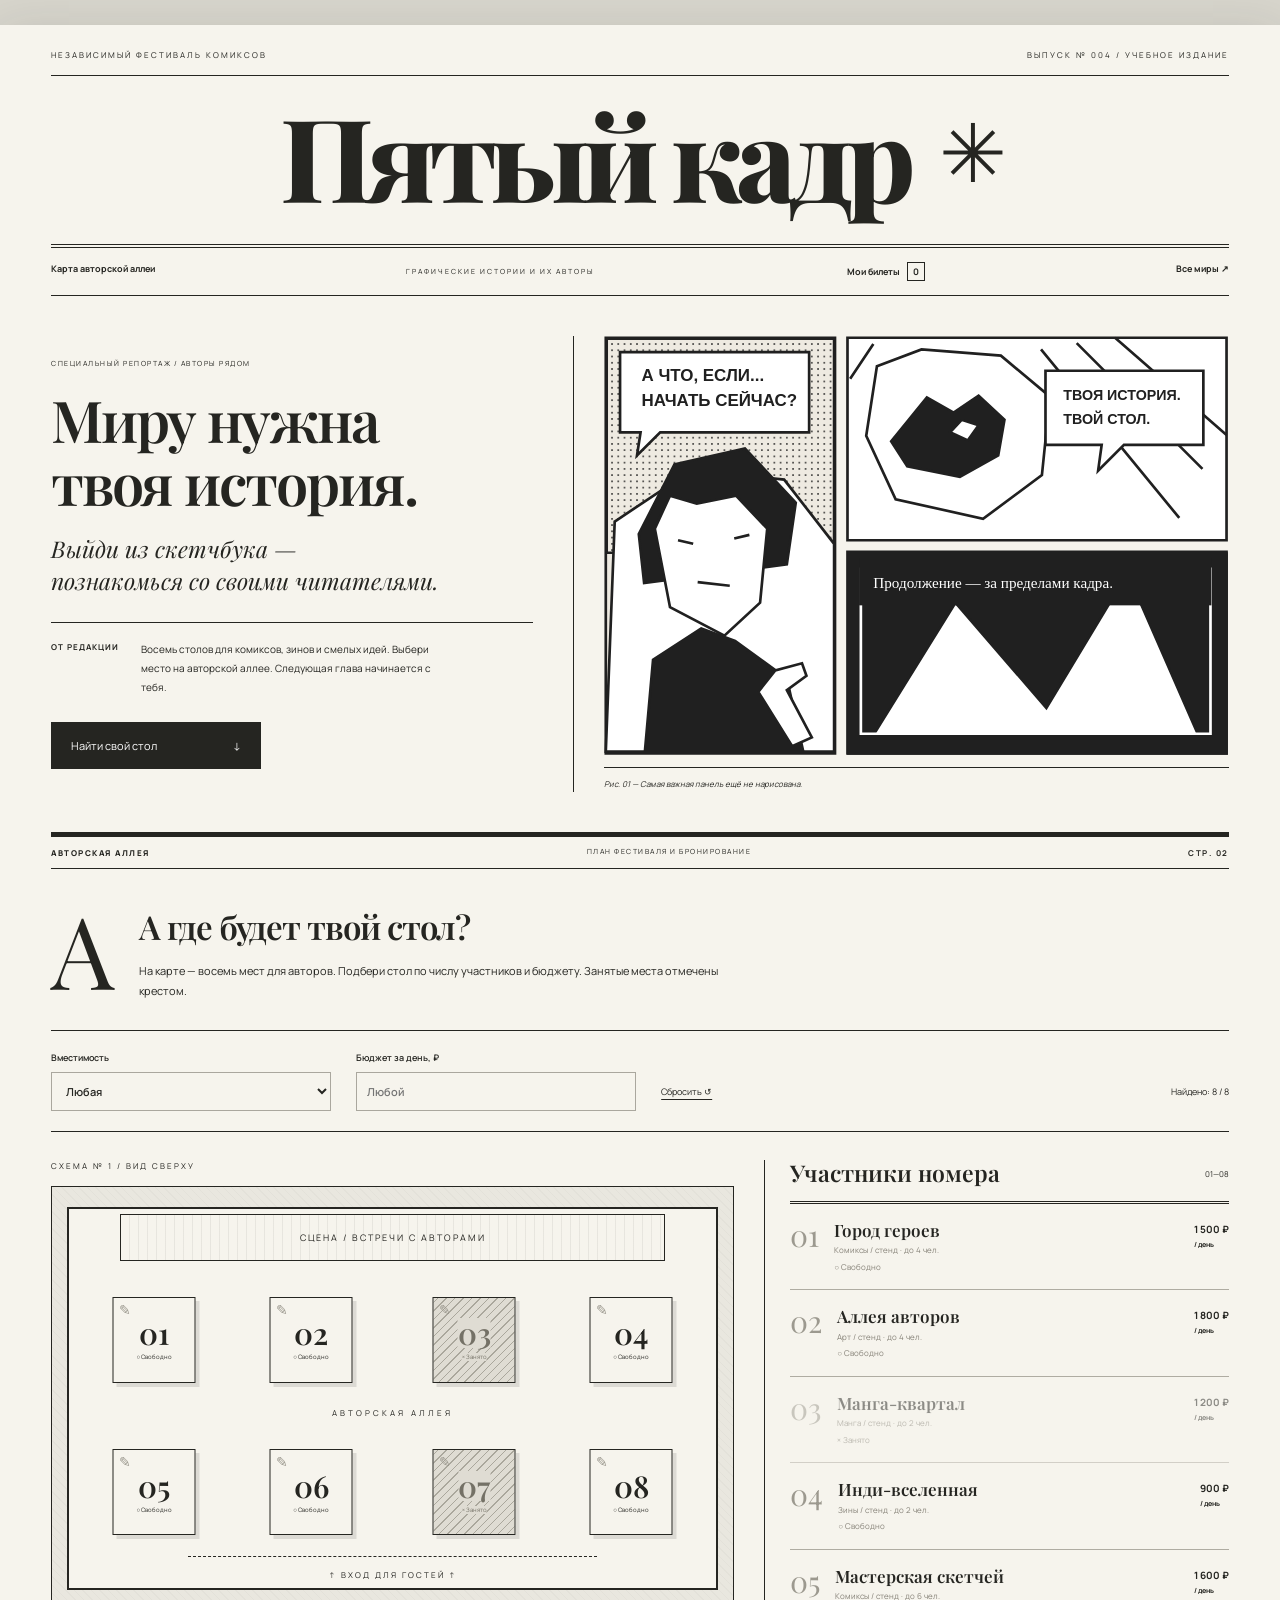
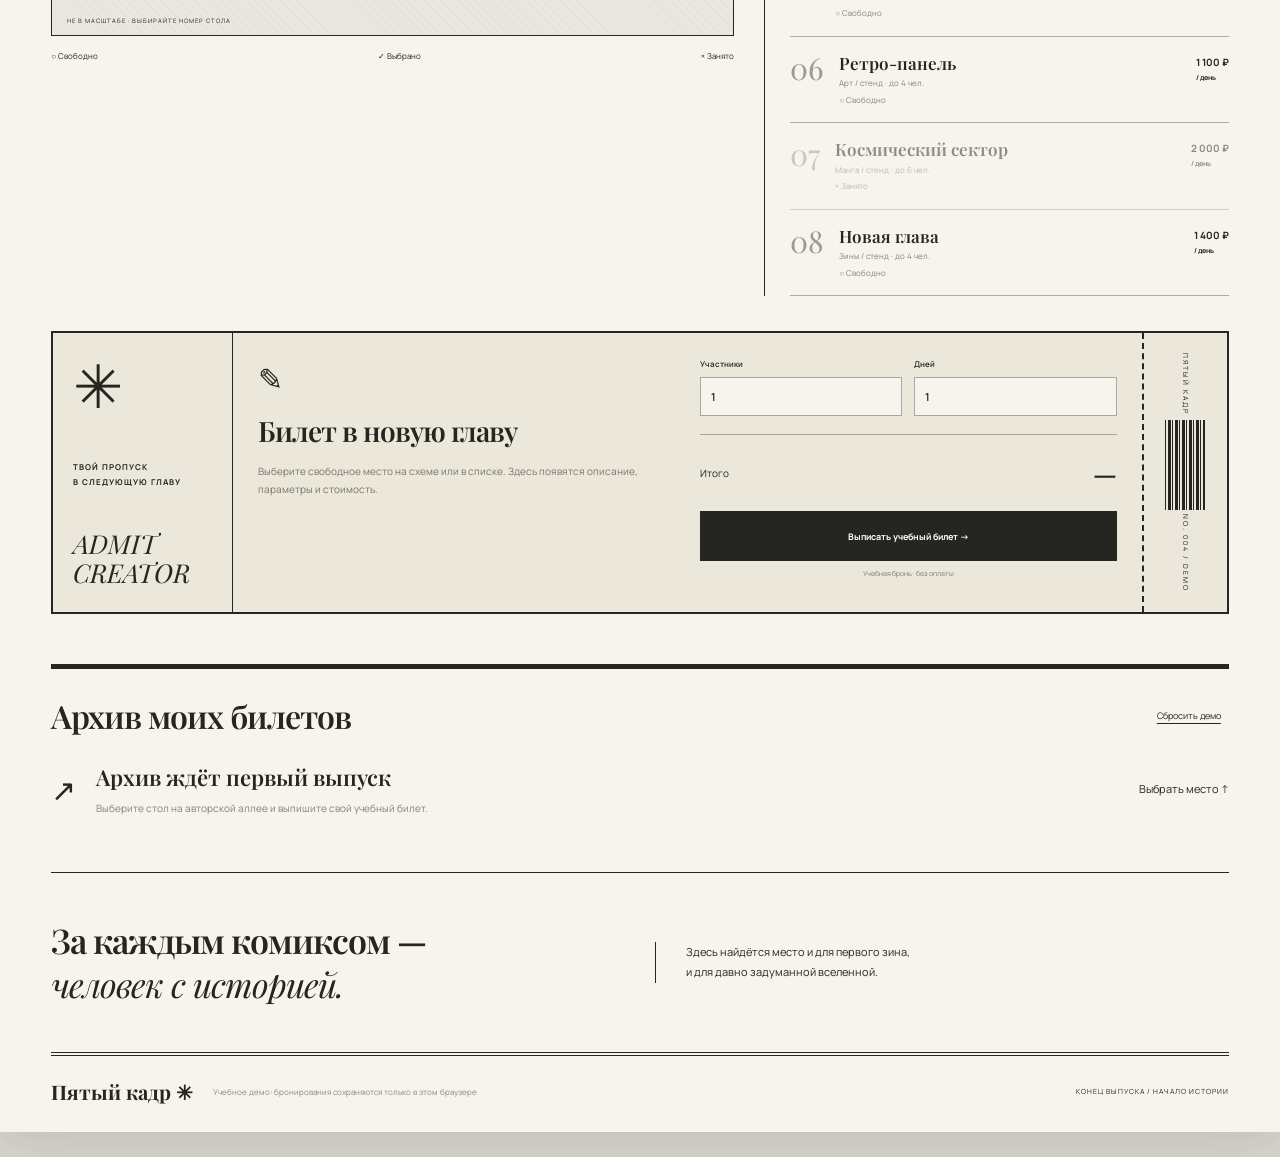
==== commit 7720a2ee: "Polish comic caption legibility and retro status bar copy" ====
--- a/comics/index.html
+++ b/comics/index.html
@@ -1 +1 @@
-<!doctype html><html lang="ru"><head><meta charset="UTF-8"><meta name="viewport" content="width=device-width,initial-scale=1"><meta name="description" content="Пятый кадр — фестиваль авторских комиксов. Интерактивная схема и учебное бронирование."><title>Пятый кадр — фестиваль авторских комиксов</title><link rel="stylesheet" href="../assets/base.css?v=2"><link rel="stylesheet" href="style.css?v=2"></head><body class="comics"><a class="skip" href="#explore">Перейти к выбору места</a><div class="paper"><header class="paper-header"><div class="edition"><span>НЕЗАВИСИМЫЙ ФЕСТИВАЛЬ КОМИКСОВ</span><span>ВЫПУСК № 004 / УЧЕБНОЕ ИЗДАНИЕ</span></div><a class="masthead" href="./">Пятый кадр<span>✳</span></a><nav><a href="#explore">Карта авторской аллеи</a><span>ГРАФИЧЕСКИЕ ИСТОРИИ И ИХ АВТОРЫ</span><a href="#bookings">Мои билеты <span id="count">0</span></a><a href="../">Все миры ↗</a></nav></header><main><section class="editorial-hero"><div class="editorial-title"><p class="issue">СПЕЦИАЛЬНЫЙ РЕПОРТАЖ / АВТОРЫ РЯДОМ</p><h1>Миру нужна<br>твоя история.</h1><p class="lead">Выйди из скетчбука —<br>познакомься со своими читателями.</p><div class="editor-note"><b>ОТ РЕДАКЦИИ</b><p>Восемь столов для комиксов, зинов и смелых идей. Выбери место на авторской аллее. Следующая глава начинается с тебя.</p></div><a class="ink-button" href="#explore">Найти свой стол <span>↓</span></a></div><figure class="comic-cover"><svg viewBox="0 0 700 470" role="img" aria-label="Авторский комикс: художник открывает новую историю"><defs><pattern id="dots" width="7" height="7" patternUnits="userSpaceOnUse"><circle cx="2" cy="2" r="1" fill="#252525"/></pattern></defs><g stroke="#202020" stroke-width="3"><path fill="#eeeae1" d="M2 2h257v466H2z"/><path fill="#fff" d="M273 2h425v227H273zM273 242h425v226H273z"/><path fill="url(#dots)" d="M3 3h255v240H3z"/><path fill="#fff" d="m12 208 87-58 103 11 56 72v233H2Z"/><path fill="#202020" d="m39 222 40-78 79-18 57 61-10 69-160 21Z"/><path fill="#fff" d="m57 216 17-37 30 9 44-9 35 37-8 83-40 37-61-32Z"/><path fill="none" d="m83 229 17 4m46-6 17-4m-58 53 36 4"/><path fill="#202020" d="m46 464 9-101 54-35 38 14 58 42 18 80Z"/><path fill="#fff" d="m173 399 19-24 30-8 5 14-22 16 28 53-22 10Z"/><path fill="#fff" d="M18 18h212v90H63l-26 26 4-26H18Z"/><path fill="#fff" d="m306 34 50-19 89 7 55 46-9 88-66 49-98-22-33-71Z"/><path fill="#202020" d="m322 118 40-49 30 17 28-19 29 27-7 40-43 24-59-12Z"/><path fill="#fff" d="m388 108 13-14 19 6-12 17Z"/><path fill="none" d="m490 15 155 189M530 8l141 141M573 2l125 109M302 9l-26 39"/><path fill="#fff" d="M495 39h177v83h-89l-29 29 4-29h-63Z"/><path fill="#202020" d="M274 244h424v224H274z"/><path fill="#fff" d="m301 449 93-150 102 118 91-151 80 183Z"/><path fill="none" stroke="#fff" d="M288 261h392v185H288z"/></g><g fill="#202020" font-family="Arial,sans-serif" font-weight="bold"><text x="42" y="51" font-size="19">А ЧТО, ЕСЛИ...</text><text x="42" y="79" font-size="19">НАЧАТЬ СЕЙЧАС?</text><text x="515" y="72" font-size="16">ТВОЯ ИСТОРИЯ.</text><text x="515" y="99" font-size="16">ТВОЙ СТОЛ.</text></g><text x="317" y="291" fill="#fff" font-family="Georgia,serif" font-size="19">Продолжение — за пределами кадра.</text></svg><figcaption>Рис. 01 — Самая важная панель ещё не нарисована.</figcaption></figure></section><div class="paper-rule"><span>АВТОРСКАЯ АЛЛЕЯ</span><span>ПЛАН ФЕСТИВАЛЯ И БРОНИРОВАНИЕ</span><b>СТР. 02</b></div><section id="explore" class="festival"><div class="festival-intro"><span class="dropcap">А</span><div><h2>А где будет твой стол?</h2><p>На карте — восемь мест для авторов. Подбери стол по числу участников и бюджету. Занятые места отмечены крестом.</p></div></div><form id="filters"><label>Вместимость<select id="capacity"><option value="1">Любая</option><option value="2">От 2 человек</option><option value="4">От 4 человек</option><option value="6">От 6 человек</option><option value="8">От 8 человек</option></select></label><label>Бюджет за день, ₽<input id="price" type="number" min="0" step="1" placeholder="Любой"></label><button type="reset" class="text-button">Сбросить ↺</button><output id="results"></output></form><div class="festival-grid"><div class="festival-map"><p class="diagram-label">СХЕМА № 1 / ВИД СВЕРХУ</p><div class="map" role="group" aria-label="Интерактивная схема объектов"><div class="landscape" aria-hidden="true"><span class="stage">СЦЕНА / ВСТРЕЧИ С АВТОРАМИ</span><span class="paper-aisle">АВТОРСКАЯ АЛЛЕЯ</span><span class="entrance">↑ ВХОД ДЛЯ ГОСТЕЙ ↑</span></div><div id="markers"></div><span class="map-caption">НЕ В МАСШТАБЕ · ВЫБИРАЙТЕ НОМЕР СТОЛА</span></div><div class="legend"><span>○ Свободно</span><span>✓ Выбрано</span><span>× Занято</span></div><p id="empty" hidden>Мест по этим условиям нет. Измените вместимость или бюджет.</p></div><aside class="index-column"><div class="index-title"><h3>Участники номера</h3><span>01—08</span></div><div id="objects"></div></aside></div><section class="ticket-form"><div class="ticket-heading"><span>✳</span><p>ТВОЙ ПРОПУСК<br>В СЛЕДУЮЩУЮ ГЛАВУ</p><b>ADMIT<br>CREATOR</b></div><div class="ticket-body"><div id="detail"></div><form id="reservation" novalidate><div class="fields"><label>Участники<input id="guests" type="number" min="1" step="1" value="1" aria-describedby="guests-error"><small id="guests-error" class="error"></small></label><label>Дней<input id="duration" type="number" min="1" max="7" step="1" value="1" aria-describedby="duration-error"><small id="duration-error" class="error"></small></label></div><div class="total"><span>Итого</span><strong id="total">—</strong></div><p id="form-error" class="error" role="alert"></p><button class="confirm" type="submit">Выписать учебный билет →</button><p class="fine">Учебная бронь · без оплаты</p></form></div><div class="ticket-stub"><span>ПЯТЫЙ КАДР</span><div class="barcode" aria-hidden="true"></div><span>NO. 004 / DEMO</span></div></section><p id="status" class="status" role="status" aria-live="polite"></p></section><section id="bookings"><div class="bookings-heading"><h2>Архив моих билетов</h2><button id="reset" class="text-button">Сбросить демо</button></div><div id="booking-list"></div><p id="storage-warning" class="error" role="alert"></p></section><section class="colophon"><h2>За каждым комиксом —<br><i>человек с историей.</i></h2><p>Здесь найдётся место и для первого зина,<br>и для давно задуманной вселенной.</p></section></main><footer class="paper-footer"><b>Пятый кадр ✳</b><p class="demo-note">Учебное демо: бронирования сохраняются только в этом браузере</p><span>КОНЕЦ ВЫПУСКА / НАЧАЛО ИСТОРИИ</span></footer></div><script type="module" src="../assets/app.js?v=2"></script></body></html>+<!doctype html><html lang="ru"><head><meta charset="UTF-8"><meta name="viewport" content="width=device-width,initial-scale=1"><meta name="description" content="Пятый кадр — фестиваль авторских комиксов. Интерактивная схема и учебное бронирование."><title>Пятый кадр — фестиваль авторских комиксов</title><link rel="stylesheet" href="../assets/base.css?v=2"><link rel="stylesheet" href="style.css?v=2"></head><body class="comics"><a class="skip" href="#explore">Перейти к выбору места</a><div class="paper"><header class="paper-header"><div class="edition"><span>НЕЗАВИСИМЫЙ ФЕСТИВАЛЬ КОМИКСОВ</span><span>ВЫПУСК № 004 / УЧЕБНОЕ ИЗДАНИЕ</span></div><a class="masthead" href="./">Пятый кадр<span>✳</span></a><nav><a href="#explore">Карта авторской аллеи</a><span>ГРАФИЧЕСКИЕ ИСТОРИИ И ИХ АВТОРЫ</span><a href="#bookings">Мои билеты <span id="count">0</span></a><a href="../">Все миры ↗</a></nav></header><main><section class="editorial-hero"><div class="editorial-title"><p class="issue">СПЕЦИАЛЬНЫЙ РЕПОРТАЖ / АВТОРЫ РЯДОМ</p><h1>Миру нужна<br>твоя история.</h1><p class="lead">Выйди из скетчбука —<br>познакомься со своими читателями.</p><div class="editor-note"><b>ОТ РЕДАКЦИИ</b><p>Восемь столов для комиксов, зинов и смелых идей. Выбери место на авторской аллее. Следующая глава начинается с тебя.</p></div><a class="ink-button" href="#explore">Найти свой стол <span>↓</span></a></div><figure class="comic-cover"><svg viewBox="0 0 700 470" role="img" aria-label="Авторский комикс: художник открывает новую историю"><defs><pattern id="dots" width="7" height="7" patternUnits="userSpaceOnUse"><circle cx="2" cy="2" r="1" fill="#252525"/></pattern></defs><g stroke="#202020" stroke-width="3"><path fill="#eeeae1" d="M2 2h257v466H2z"/><path fill="#fff" d="M273 2h425v227H273zM273 242h425v226H273z"/><path fill="url(#dots)" d="M3 3h255v240H3z"/><path fill="#fff" d="m12 208 87-58 103 11 56 72v233H2Z"/><path fill="#202020" d="m39 222 40-78 79-18 57 61-10 69-160 21Z"/><path fill="#fff" d="m57 216 17-37 30 9 44-9 35 37-8 83-40 37-61-32Z"/><path fill="none" d="m83 229 17 4m46-6 17-4m-58 53 36 4"/><path fill="#202020" d="m46 464 9-101 54-35 38 14 58 42 18 80Z"/><path fill="#fff" d="m173 399 19-24 30-8 5 14-22 16 28 53-22 10Z"/><path fill="#fff" d="M18 18h212v90H63l-26 26 4-26H18Z"/><path fill="#fff" d="m306 34 50-19 89 7 55 46-9 88-66 49-98-22-33-71Z"/><path fill="#202020" d="m322 118 40-49 30 17 28-19 29 27-7 40-43 24-59-12Z"/><path fill="#fff" d="m388 108 13-14 19 6-12 17Z"/><path fill="none" d="m490 15 155 189M530 8l141 141M573 2l125 109M302 9l-26 39"/><path fill="#fff" d="M495 39h177v83h-89l-29 29 4-29h-63Z"/><path fill="#202020" d="M274 244h424v224H274z"/><path fill="#fff" d="m301 449 93-150 102 118 91-151 80 183Z"/><path fill="none" stroke="#fff" d="M288 261h392v185H288z"/></g><g fill="#202020" font-family="Arial,sans-serif" font-weight="bold"><text x="42" y="51" font-size="19">А ЧТО, ЕСЛИ...</text><text x="42" y="79" font-size="19">НАЧАТЬ СЕЙЧАС?</text><text x="515" y="72" font-size="16">ТВОЯ ИСТОРИЯ.</text><text x="515" y="99" font-size="16">ТВОЙ СТОЛ.</text></g><rect x="286" y="250" width="395" height="52" fill="#202020"/><text x="302" y="283" fill="#fff" font-family="Georgia,serif" font-size="17">Продолжение — за пределами кадра.</text></svg><figcaption>Рис. 01 — Самая важная панель ещё не нарисована.</figcaption></figure></section><div class="paper-rule"><span>АВТОРСКАЯ АЛЛЕЯ</span><span>ПЛАН ФЕСТИВАЛЯ И БРОНИРОВАНИЕ</span><b>СТР. 02</b></div><section id="explore" class="festival"><div class="festival-intro"><span class="dropcap">А</span><div><h2>А где будет твой стол?</h2><p>На карте — восемь мест для авторов. Подбери стол по числу участников и бюджету. Занятые места отмечены крестом.</p></div></div><form id="filters"><label>Вместимость<select id="capacity"><option value="1">Любая</option><option value="2">От 2 человек</option><option value="4">От 4 человек</option><option value="6">От 6 человек</option><option value="8">От 8 человек</option></select></label><label>Бюджет за день, ₽<input id="price" type="number" min="0" step="1" placeholder="Любой"></label><button type="reset" class="text-button">Сбросить ↺</button><output id="results"></output></form><div class="festival-grid"><div class="festival-map"><p class="diagram-label">СХЕМА № 1 / ВИД СВЕРХУ</p><div class="map" role="group" aria-label="Интерактивная схема объектов"><div class="landscape" aria-hidden="true"><span class="stage">СЦЕНА / ВСТРЕЧИ С АВТОРАМИ</span><span class="paper-aisle">АВТОРСКАЯ АЛЛЕЯ</span><span class="entrance">↑ ВХОД ДЛЯ ГОСТЕЙ ↑</span></div><div id="markers"></div><span class="map-caption">НЕ В МАСШТАБЕ · ВЫБИРАЙТЕ НОМЕР СТОЛА</span></div><div class="legend"><span>○ Свободно</span><span>✓ Выбрано</span><span>× Занято</span></div><p id="empty" hidden>Мест по этим условиям нет. Измените вместимость или бюджет.</p></div><aside class="index-column"><div class="index-title"><h3>Участники номера</h3><span>01—08</span></div><div id="objects"></div></aside></div><section class="ticket-form"><div class="ticket-heading"><span>✳</span><p>ТВОЙ ПРОПУСК<br>В СЛЕДУЮЩУЮ ГЛАВУ</p><b>ADMIT<br>CREATOR</b></div><div class="ticket-body"><div id="detail"></div><form id="reservation" novalidate><div class="fields"><label>Участники<input id="guests" type="number" min="1" step="1" value="1" aria-describedby="guests-error"><small id="guests-error" class="error"></small></label><label>Дней<input id="duration" type="number" min="1" max="7" step="1" value="1" aria-describedby="duration-error"><small id="duration-error" class="error"></small></label></div><div class="total"><span>Итого</span><strong id="total">—</strong></div><p id="form-error" class="error" role="alert"></p><button class="confirm" type="submit">Выписать учебный билет →</button><p class="fine">Учебная бронь · без оплаты</p></form></div><div class="ticket-stub"><span>ПЯТЫЙ КАДР</span><div class="barcode" aria-hidden="true"></div><span>NO. 004 / DEMO</span></div></section><p id="status" class="status" role="status" aria-live="polite"></p></section><section id="bookings"><div class="bookings-heading"><h2>Архив моих билетов</h2><button id="reset" class="text-button">Сбросить демо</button></div><div id="booking-list"></div><p id="storage-warning" class="error" role="alert"></p></section><section class="colophon"><h2>За каждым комиксом —<br><i>человек с историей.</i></h2><p>Здесь найдётся место и для первого зина,<br>и для давно задуманной вселенной.</p></section></main><footer class="paper-footer"><b>Пятый кадр ✳</b><p class="demo-note">Учебное демо: бронирования сохраняются только в этом браузере</p><span>КОНЕЦ ВЫПУСКА / НАЧАЛО ИСТОРИИ</span></footer></div><script type="module" src="../assets/app.js?v=2"></script></body></html>
